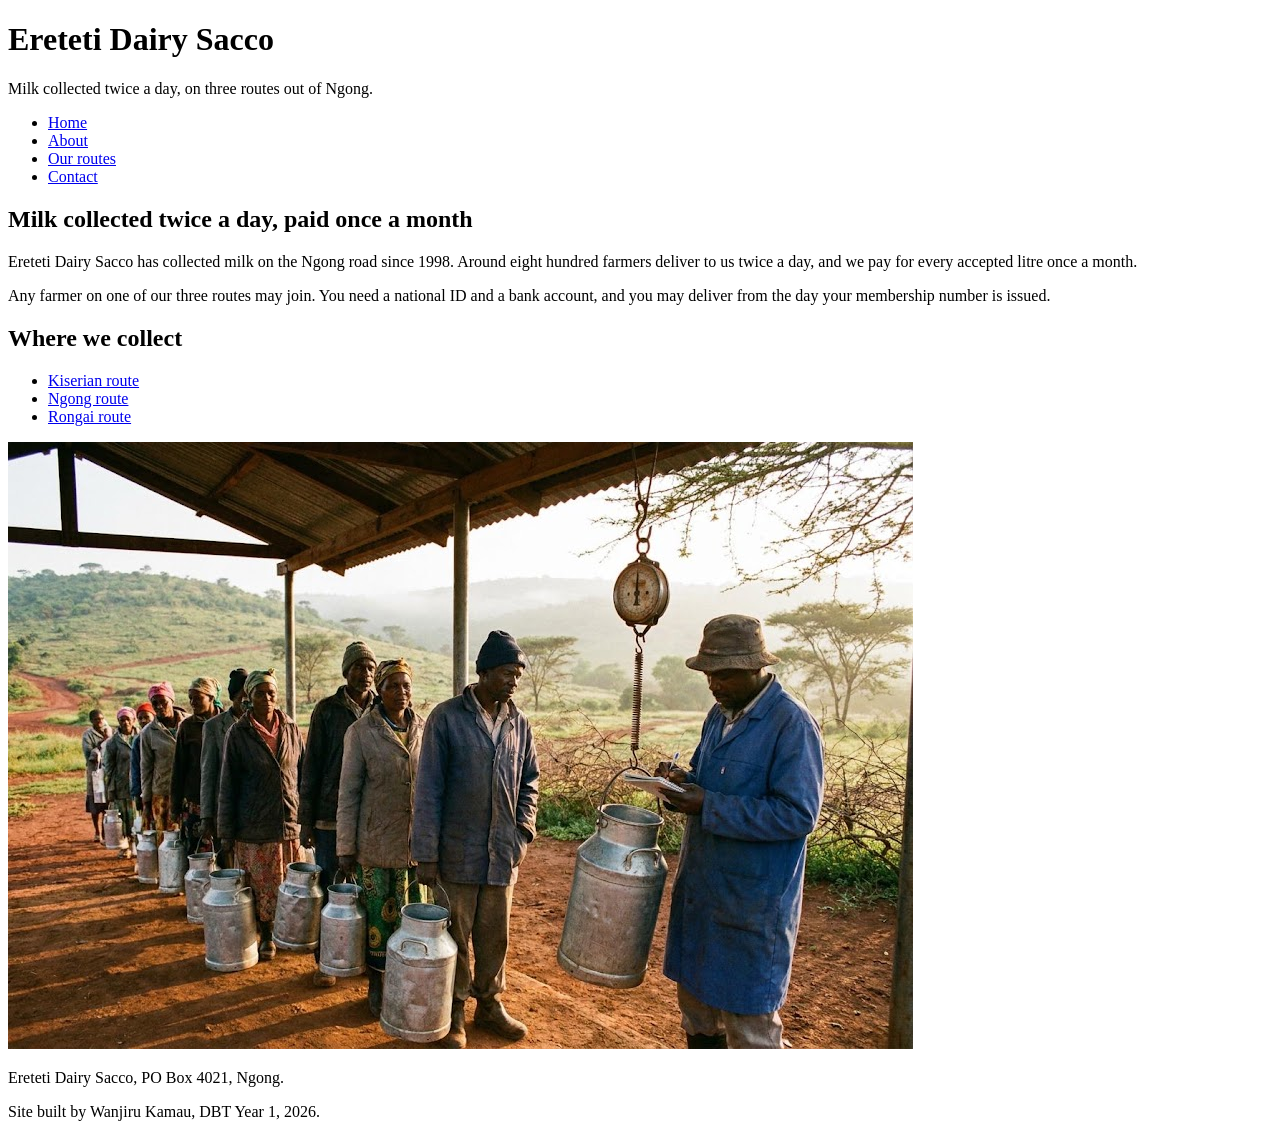
==== index.html @ 0d53130b "home page" ====
<!DOCTYPE html>
<html lang="en">
<head>
<meta charset="utf-8">
<title>Ereteti Dairy Sacco</title>
</head>
<body>
<header>
<h1>Ereteti Dairy Sacco</h1>
<p>Milk collected twice a day, on three routes out of Ngong.</p>
</header>
<nav>
<ul>
<li><a href="index.html">Home</a></li>
<li><a href="about.html">About</a></li>
<li><a href="routes.html">Our routes</a></li>
<li><a href="contact.html">Contact</a></li>
</ul>
</nav>
<main>

<section>
<h2>Milk collected twice a day, paid once a month</h2>
<p>Ereteti Dairy Sacco has collected milk on the Ngong road since
1998. Around eight hundred farmers deliver to us twice a day, and
we pay for every accepted litre once a month.</p>
<p>Any farmer on one of our three routes may join. You need a
national ID and a bank account, and you may deliver from the day
your membership number is issued.</p>
</section>

<section>
<h2>Where we collect</h2>
<ul>
<li><a href="routes.html">Kiserian route</a></li>
<li><a href="routes.html">Ngong route</a></li>
<li><a href="routes.html">Rongai route</a></li>
</ul>
</section>

<img src="img/collection-centre.jpg"
alt="Farmers queuing with churns at the Kiserian centre">


</main>
<footer>
<p>Ereteti Dairy Sacco, PO Box 4021, Ngong.</p>
<p>Site built by Wanjiru Kamau, DBT Year 1, 2026.</p>
</footer>
</body>
</html>
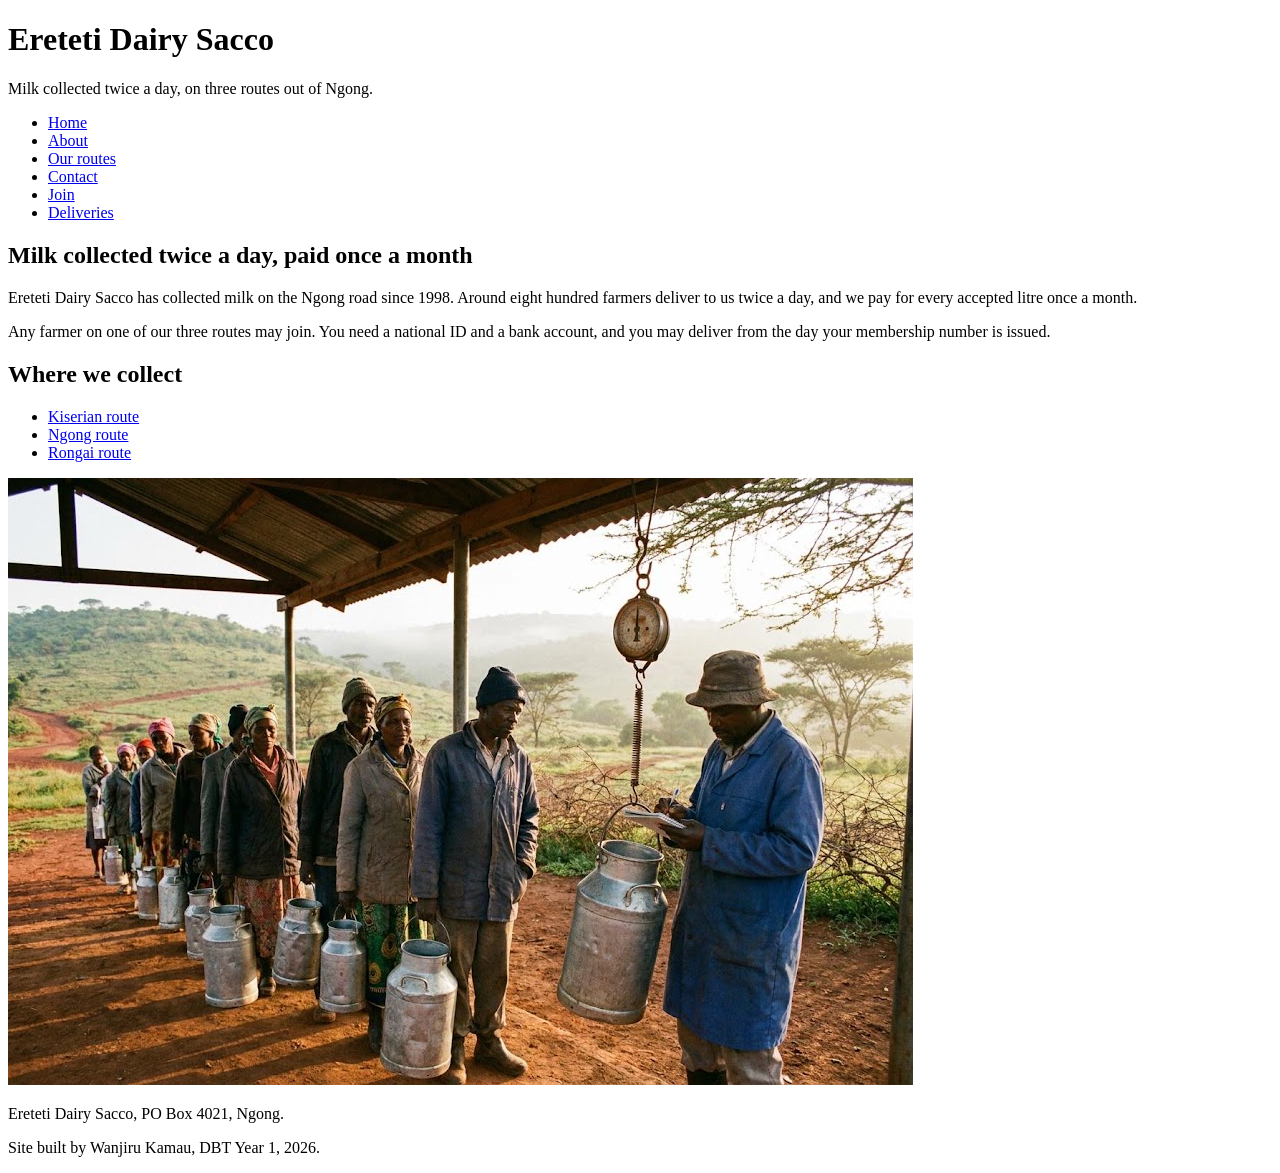
==== commit 32d0c62d: "Week 3 — the register form and the deliveries table" ====
--- a/index.html
+++ b/index.html
@@ -15,6 +15,8 @@
 <li><a href="about.html">About</a></li>
 <li><a href="routes.html">Our routes</a></li>
 <li><a href="contact.html">Contact</a></li>
+<li><a href="register.html">Join</a></li>
+<li><a href="deliveries.html">Deliveries</a></li>
 </ul>
 </nav>
 <main>
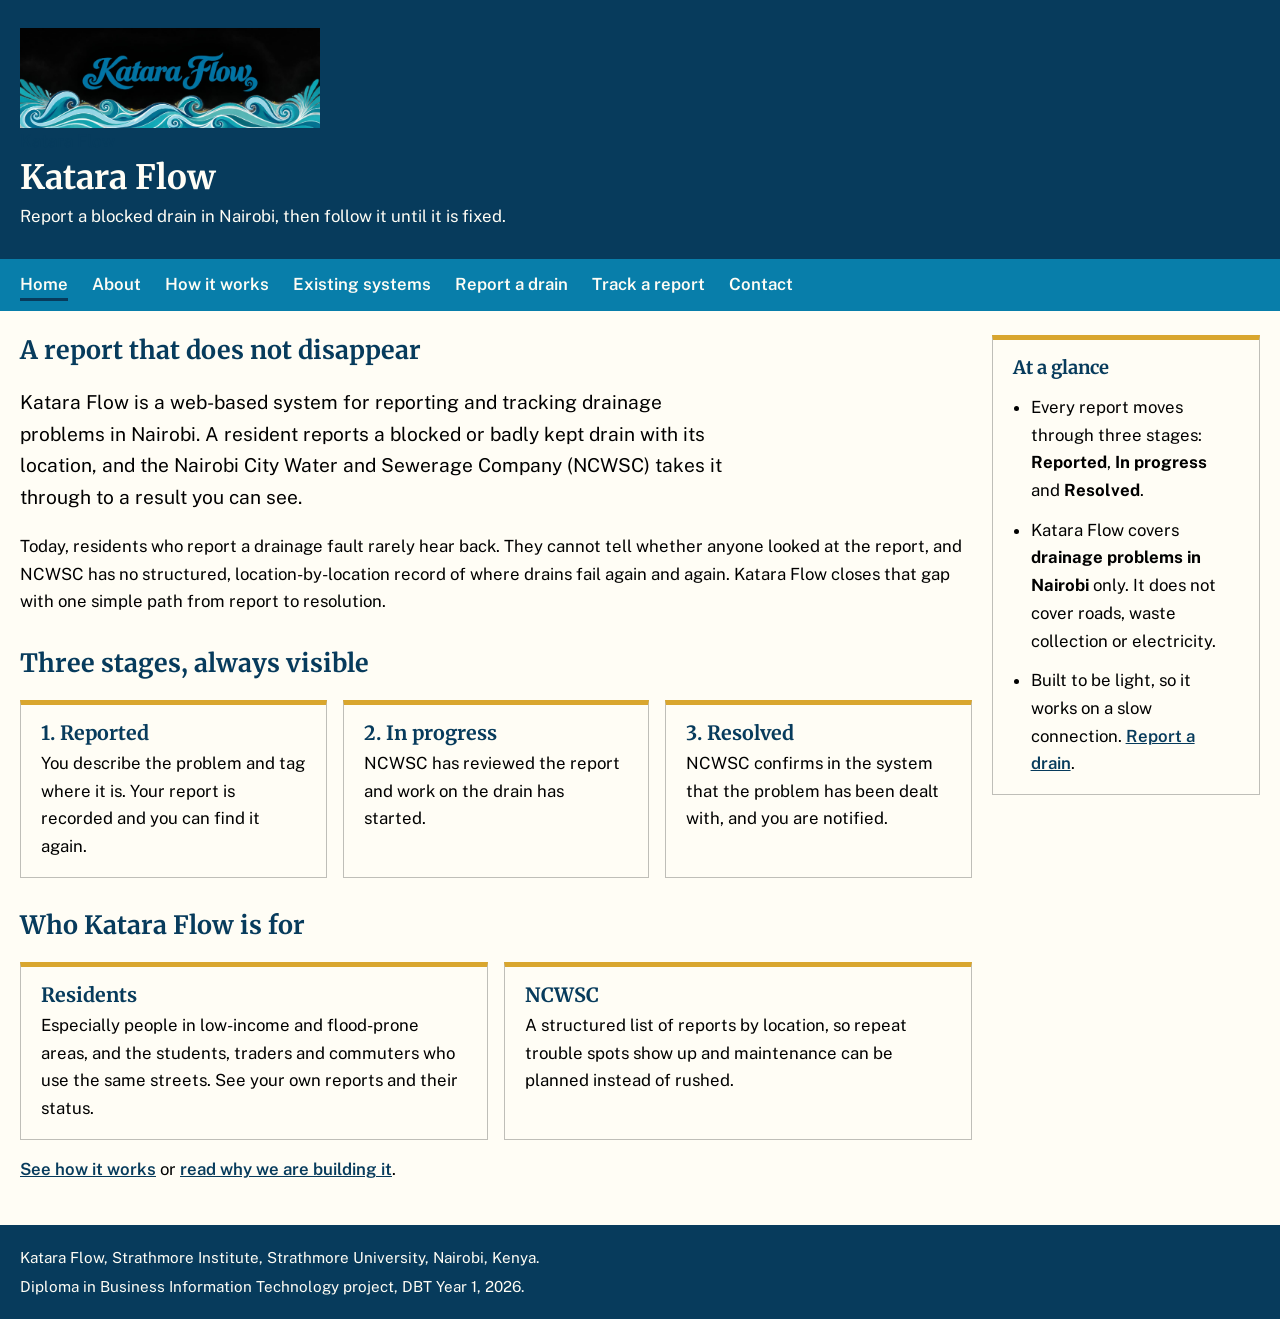
==== commit a154c102: "intial commit" ====
--- a/index.html
+++ b/index.html
@@ -1,53 +1,118 @@
 <!DOCTYPE html>
 <html lang="en">
 <head>
-<meta charset="utf-8">
-<title>Ereteti Dairy Sacco</title>
+  <meta charset="utf-8">
+  <meta name="viewport" content="width=device-width, initial-scale=1">
+  <title>Katara Flow - Drainage reporting and tracking for Nairobi</title>
+  <link rel="preconnect" href="https://fonts.googleapis.com">
+  <link rel="preconnect" href="https://fonts.gstatic.com" crossorigin>
+  <link href="https://fonts.googleapis.com/css2?family=Merriweather:ital,wght@0,400;0,700;1,400&family=Public+Sans:ital,wght@0,400;0,600;0,700;1,400&display=swap" rel="stylesheet">
+  <link rel="stylesheet" href="css/style.css">
 </head>
 <body>
-<header>
-<h1>Ereteti Dairy Sacco</h1>
-<p>Milk collected twice a day, on three routes out of Ngong.</p>
-</header>
-<nav>
-<ul>
-<li><a href="index.html">Home</a></li>
-<li><a href="about.html">About</a></li>
-<li><a href="routes.html">Our routes</a></li>
-<li><a href="contact.html">Contact</a></li>
-<li><a href="register.html">Join</a></li>
-<li><a href="deliveries.html">Deliveries</a></li>
-</ul>
-</nav>
-<main>
 
-<section>
-<h2>Milk collected twice a day, paid once a month</h2>
-<p>Ereteti Dairy Sacco has collected milk on the Ngong road since
-1998. Around eight hundred farmers deliver to us twice a day, and
-we pay for every accepted litre once a month.</p>
-<p>Any farmer on one of our three routes may join. You need a
-national ID and a bank account, and you may deliver from the day
-your membership number is issued.</p>
-</section>
+    <header class="navbar">
+  <a href="index.html" class="brand">
+    <img
+      src="img\katara flow logo.jpeg"
+      alt="Katara Flow"
+      class="logo" />
+    <span class="brand-name">Katara Flow</span>
+  </a>   
 
-<section>
-<h2>Where we collect</h2>
-<ul>
-<li><a href="routes.html">Kiserian route</a></li>
-<li><a href="routes.html">Ngong route</a></li>
-<li><a href="routes.html">Rongai route</a></li>
-</ul>
-</section>
+  <div class="header-text">
+    <h1>Katara Flow</h1>
+    <p>Report a blocked drain in Nairobi, then follow it until it is fixed.</p>
+  </div>
+  
+  </header>
 
-<img src="img/collection-centre.jpg"
-alt="Farmers queuing with churns at the Kiserian centre">
+  <nav>
+    <ul>
+      <li><a href="index.html" aria-current="page">Home</a></li>
+      <li><a href="about.html">About</a></li>
+      <li><a href="how-it-works.html">How it works</a></li>
+      <li><a href="systems.html">Existing systems</a></li>
+      <li><a href="report.html">Report a drain</a></li>
+      <li><a href="track.html">Track a report</a></li>
+      <li><a href="contact.html">Contact</a></li>
+    </ul>
+  </nav>
 
+  <main>
+    <section>
+      <h2>A report that does not disappear</h2>
+      <p class="lead">Katara Flow is a web-based system for reporting and
+         tracking drainage problems in Nairobi. A resident reports a blocked
+         or badly kept drain with its location, and the Nairobi City Water
+         and Sewerage Company (NCWSC) takes it through to a result you can
+         see.</p>
+      <p>Today, residents who report a drainage fault rarely hear back. They
+         cannot tell whether anyone looked at the report, and NCWSC has no
+         structured, location-by-location record of where drains fail again
+         and again. Katara Flow closes that gap with one simple path from
+         report to resolution.</p>
+    </section>
 
-</main>
-<footer>
-<p>Ereteti Dairy Sacco, PO Box 4021, Ngong.</p>
-<p>Site built by Wanjiru Kamau, DBT Year 1, 2026.</p>
-</footer>
+    <section>
+      <h2>Three stages, always visible</h2>
+      <ul class="cards">
+        <li>
+          <h3>1. Reported</h3>
+          <p>You describe the problem and tag where it is. Your report is
+             recorded and you can find it again.</p>
+        </li>
+        <li>
+          <h3>2. In progress</h3>
+          <p>NCWSC has reviewed the report and work on the drain has
+             started.</p>
+        </li>
+        <li>
+          <h3>3. Resolved</h3>
+          <p>NCWSC confirms in the system that the problem has been dealt
+             with, and you are notified.</p>
+        </li>
+      </ul>
+    </section>
+
+    <section>
+      <h2>Who Katara Flow is for</h2>
+      <ul class="cards">
+        <li>
+          <h3>Residents</h3>
+          <p>Especially people in low-income and flood-prone areas, and the
+             students, traders and commuters who use the same streets. See
+             your own reports and their status.</p>
+        </li>
+        <li>
+          <h3>NCWSC</h3>
+          <p>A structured list of reports by location, so repeat trouble
+             spots show up and maintenance can be planned instead of
+             rushed.</p>
+        </li>
+      </ul>
+      <p><a href="how-it-works.html">See how it works</a> or
+         <a href="about.html">read why we are building it</a>.</p>
+    </section>
+  </main>
+
+  <aside>
+    <h2>At a glance</h2>
+    <ul>
+      <li>Every report moves through three stages:
+          <strong>Reported</strong>, <strong>In progress</strong>
+          and <strong>Resolved</strong>.</li>
+      <li>Katara Flow covers <strong>drainage problems in Nairobi</strong>
+          only. It does not cover roads, waste collection or electricity.</li>
+      <li>Built to be light, so it works on a slow connection.
+          <a href="report.html">Report a drain</a>.</li>
+    </ul>
+  </aside>
+
+  <footer>
+    <p>Katara Flow, Strathmore Institute, Strathmore University, Nairobi, Kenya.</p>
+    <p>Diploma in Business Information Technology project, DBT Year 1, 2026.</p>
+  </footer>
+
 </body>
 </html>
--- a/css/style.css
+++ b/css/style.css
@@ -0,0 +1,448 @@
+/* House style — main #0B5C7A  ground #F2F7F9  ink #14232B  accent #E8833A
+   headings: Merriweather, serif   body: Public Sans, sans-serif */
+
+/* 1 · house style  (owner: Member 1) */
+:root {
+  --main: #073B5C;
+  --ground: #FFFDF5;
+  --ink: #087EAA;
+  --text: black;
+  --accent: #D9A62E;
+  --line: color-mix(in srgb, var(--text) 25%, var(--ground));
+}
+
+.logo {
+    width: 300px;
+    height: 100px;
+    object-fit: contain;
+    flex-shrink:0;
+}
+
+* {
+  box-sizing: border-box;
+}
+
+body {
+  margin: 0;
+  background: var(--ground);
+  color: var(--text);
+  font-family: "Public Sans", sans-serif;
+  font-size: 1.05rem;
+  line-height: 1.65;
+}
+
+h1, h2, h3 {
+  font-family: "Merriweather", serif;
+  line-height: 1.25;
+}
+
+h2 {
+  color: var(--main);
+  margin-top: 0;
+}
+
+h3 {
+  color: #087EAA;
+  margin-bottom: 0.25rem;
+}
+
+a {
+  color: var(--main);
+  font-weight: 600;
+}
+
+a:hover,
+a:focus {
+  text-decoration-thickness: 3px;
+}
+
+img,
+input,
+select,
+textarea {
+  max-width: 100%;
+}
+
+img {
+  height: auto;
+  display: block;
+}
+
+header,
+footer {
+  background: var(--main);
+  color: var(--ground);
+}
+
+header {
+  padding: 1.75rem 1.25rem;
+}
+
+header h1 {
+  margin: 0 0 0.35rem;
+}
+
+header p {
+  margin: 0;
+  max-width: 46rem;
+}
+
+footer {
+  padding: 1rem 1.25rem;
+  font-size: 0.95rem;
+}
+
+footer p {
+  margin: 0.25rem 0;
+}
+
+/* 2 · layout  (owner: Member 1) */
+body {
+  display: grid;
+  grid-template-columns: minmax(0, 1fr) 18rem;
+  grid-template-rows: auto auto 1fr auto;
+  grid-template-areas:
+    "header header"
+    "nav    nav"
+    "main   aside"
+    "footer footer";
+  min-height: 100vh;
+}
+
+header { grid-area: header; }
+nav    { grid-area: nav; }
+main   { grid-area: main; padding: 1.5rem 1.25rem; }
+aside  { grid-area: aside; }
+footer { grid-area: footer; }
+
+nav {
+  background: var(--ink);
+  position: sticky;
+  top: 0;
+  z-index: 10;
+}
+
+nav ul {
+  display: flex;
+  flex-wrap: wrap;
+  gap: 0.25rem 1.5rem;
+  list-style: none;
+  margin: 0;
+  padding: 0.75rem 1.25rem;
+}
+
+nav a {
+  color: var(--ground);
+  text-decoration: none;
+  padding: 0.25rem 0;
+  border-bottom: 3px solid transparent;
+}
+
+nav a:hover,
+nav a:focus,
+nav a[aria-current="page"] {
+  border-bottom-color: #073B5C;
+}
+
+section + section {
+  margin-top: 2rem;
+}
+
+aside {
+  align-self: start;
+  margin: 1.5rem 1.25rem 1.5rem 0;
+  padding: 1rem 1.25rem;
+  border: 1px solid var(--line);
+  border-top: 5px solid var(--accent);
+}
+
+aside h2 {
+  font-size: 1.15rem;
+}
+
+aside ul {
+  margin: 0;
+  padding-left: 1.1rem;
+}
+
+aside li + li {
+  margin-top: 0.75rem;
+}
+
+/* cards in a row that wraps */
+.cards {
+  display: flex;
+  flex-wrap: wrap;
+  gap: 1rem;
+  list-style: none;
+  margin: 1rem 0 0;
+  padding: 0;
+}
+
+.cards li {
+  flex: 1 1 13rem;
+  min-width: 0;
+  padding: 1rem 1.25rem;
+  border: 1px solid var(--line);
+  border-top: 5px solid var(--accent);
+}
+
+.cards h3 {
+  margin-top: 0;
+  color: var(--main);
+}
+
+.cards p {
+  margin: 0.25rem 0 0;
+}
+
+/* 3 · index.html, about.html, how-it-works.html  (owner: Member 1) */
+.lead {
+  font-size: 1.2rem;
+  max-width: 44rem;
+}
+
+blockquote {
+  margin: 1.5rem 0;
+  padding: 0.5rem 1.25rem;
+  border-left: 5px solid var(--accent);
+  font-family: "Merriweather", serif;
+  font-size: 1.15rem;
+}
+
+blockquote p {
+  margin: 0;
+}
+
+.steps {
+  padding-left: 1.25rem;
+}
+
+.steps li + li {
+  margin-top: 0.75rem;
+}
+
+/* 4 · systems.html and track.html: tables and badges  (owner: Member 2) */
+.table-scroll {
+  overflow-x: auto;
+}
+
+table {
+  width: 100%;
+  border-collapse: collapse;
+}
+
+caption {
+  text-align: left;
+  font-family: "Merriweather", serif;
+  font-weight: 700;
+  padding: 0.5rem 0;
+}
+
+th,
+td {
+  padding: 0.6rem 0.75rem;
+  border: 1px solid var(--line);
+  text-align: left;
+  vertical-align: top;
+}
+
+thead th {
+  background: var(--main);
+  color: var(--ground);
+}
+
+.badge {
+  display: inline-block;
+  padding: 0.1rem 0.6rem;
+  border: 2px solid var(--ink);
+  border-radius: 1rem;
+  font-weight: 700;
+  font-size: 0.9rem;
+  white-space: nowrap;
+}
+
+.badge-progress {
+  border-color: var(--accent);
+}
+
+.badge-resolved {
+  background: var(--main);
+  border-color: var(--main);
+  color: var(--ground);
+}
+
+.note {
+  margin-top: 1rem;
+  padding: 0.75rem 1rem;
+  border-left: 5px solid var(--accent);
+  border-top: 1px solid var(--line);
+  border-right: 1px solid var(--line);
+  border-bottom: 1px solid var(--line);
+}
+
+/* 5 · report.html and contact.html: forms  (owner: Member 2) */
+form {
+  max-width: 36rem;
+}
+
+fieldset {
+  margin: 0 0 1.25rem;
+  padding: 1rem 1.25rem 1.25rem;
+  border: 1px solid var(--line);
+  border-top: 5px solid var(--accent);
+}
+
+legend {
+  padding: 0 0.5rem;
+  font-family: "Merriweather", serif;
+  font-weight: 700;
+  color: var(--main);
+}
+
+label {
+  display: block;
+  margin-top: 0.75rem;
+  font-weight: 600;
+}
+
+input[type="text"],
+input[type="tel"],
+input[type="email"],
+input[type="search"],
+select,
+textarea {
+  display: block;
+  width: 100%;
+  margin-top: 0.25rem;
+  padding: 0.6rem;
+  font: inherit;
+  color: var(--ink);
+  background: var(--ground);
+  border: 2px solid var(--ink);
+  border-radius: 4px;
+}
+
+textarea {
+  min-height: 7rem;
+  resize: vertical;
+}
+
+input:focus,
+select:focus,
+textarea:focus,
+button:focus {
+  outline: 3px solid var(--accent);
+  outline-offset: 2px;
+}
+
+.hint {
+  display: block;
+  font-weight: 400;
+  font-size: 0.9rem;
+}
+
+.checkbox-label {
+  display: flex;
+  align-items: flex-start;
+  gap: 0.6rem;
+  margin-bottom: 1rem;
+}
+
+.checkbox-label input {
+  width: 1.25rem;
+  height: 1.25rem;
+  margin-top: 0.2rem;
+  accent-color: var(--main);
+}
+
+button {
+  padding: 0.75rem 1.5rem;
+  font: inherit;
+  font-weight: 700;
+  color: var(--ground);
+  background: var(--main);
+  border: 0;
+  border-radius: 4px;
+  cursor: pointer;
+}
+
+button:hover {
+  background: var(--ink);
+}
+
+address {
+  font-style: normal;
+  margin-bottom: 1rem;
+}
+
+/* 6 · phone — keep this last  (owner: Member 1) */
+@media (max-width: 700px) {
+  body {
+    grid-template-columns: minmax(0, 1fr);
+    grid-template-rows: auto;
+    grid-template-areas:
+      "header"
+      "nav"
+      "main"
+      "aside"
+      "footer";
+  }
+
+  aside {
+    margin: 0 1.25rem 1.5rem;
+  }
+
+  nav ul {
+    gap: 0.25rem 1rem;
+  }
+}
+
+/* Katara Flow wave banner */
+.site-header {
+  background: var(--ground);
+  color: var(--main);
+  padding: 1.75rem 0 0;
+  overflow: hidden;
+}
+
+.site-header h1,
+.site-header h3,
+.site-header p {
+  margin-left: 1.25rem;
+  margin-right: 1.25rem;
+}
+
+.site-header h1 {
+  color: var(--main);
+}
+
+.site-header h3 {
+  color: #319C9D;
+}
+
+.site-header p {
+  margin-bottom: 0;
+  max-width: 46rem;
+}
+
+.wave-banner {
+  display: block;
+  width: 100%;
+  height: clamp(135px, 20vw, 235px);
+  object-fit: cover;
+  object-position: center bottom;
+  margin-top: 1.25rem;
+}
+
+/* Keep the page comfortable on smaller screens */
+@media (max-width: 700px) {
+  .site-header {
+    padding-top: 1.25rem;
+  }
+
+  .wave-banner {
+    height: 125px;
+    margin-top: 1rem;
+  }
+}
